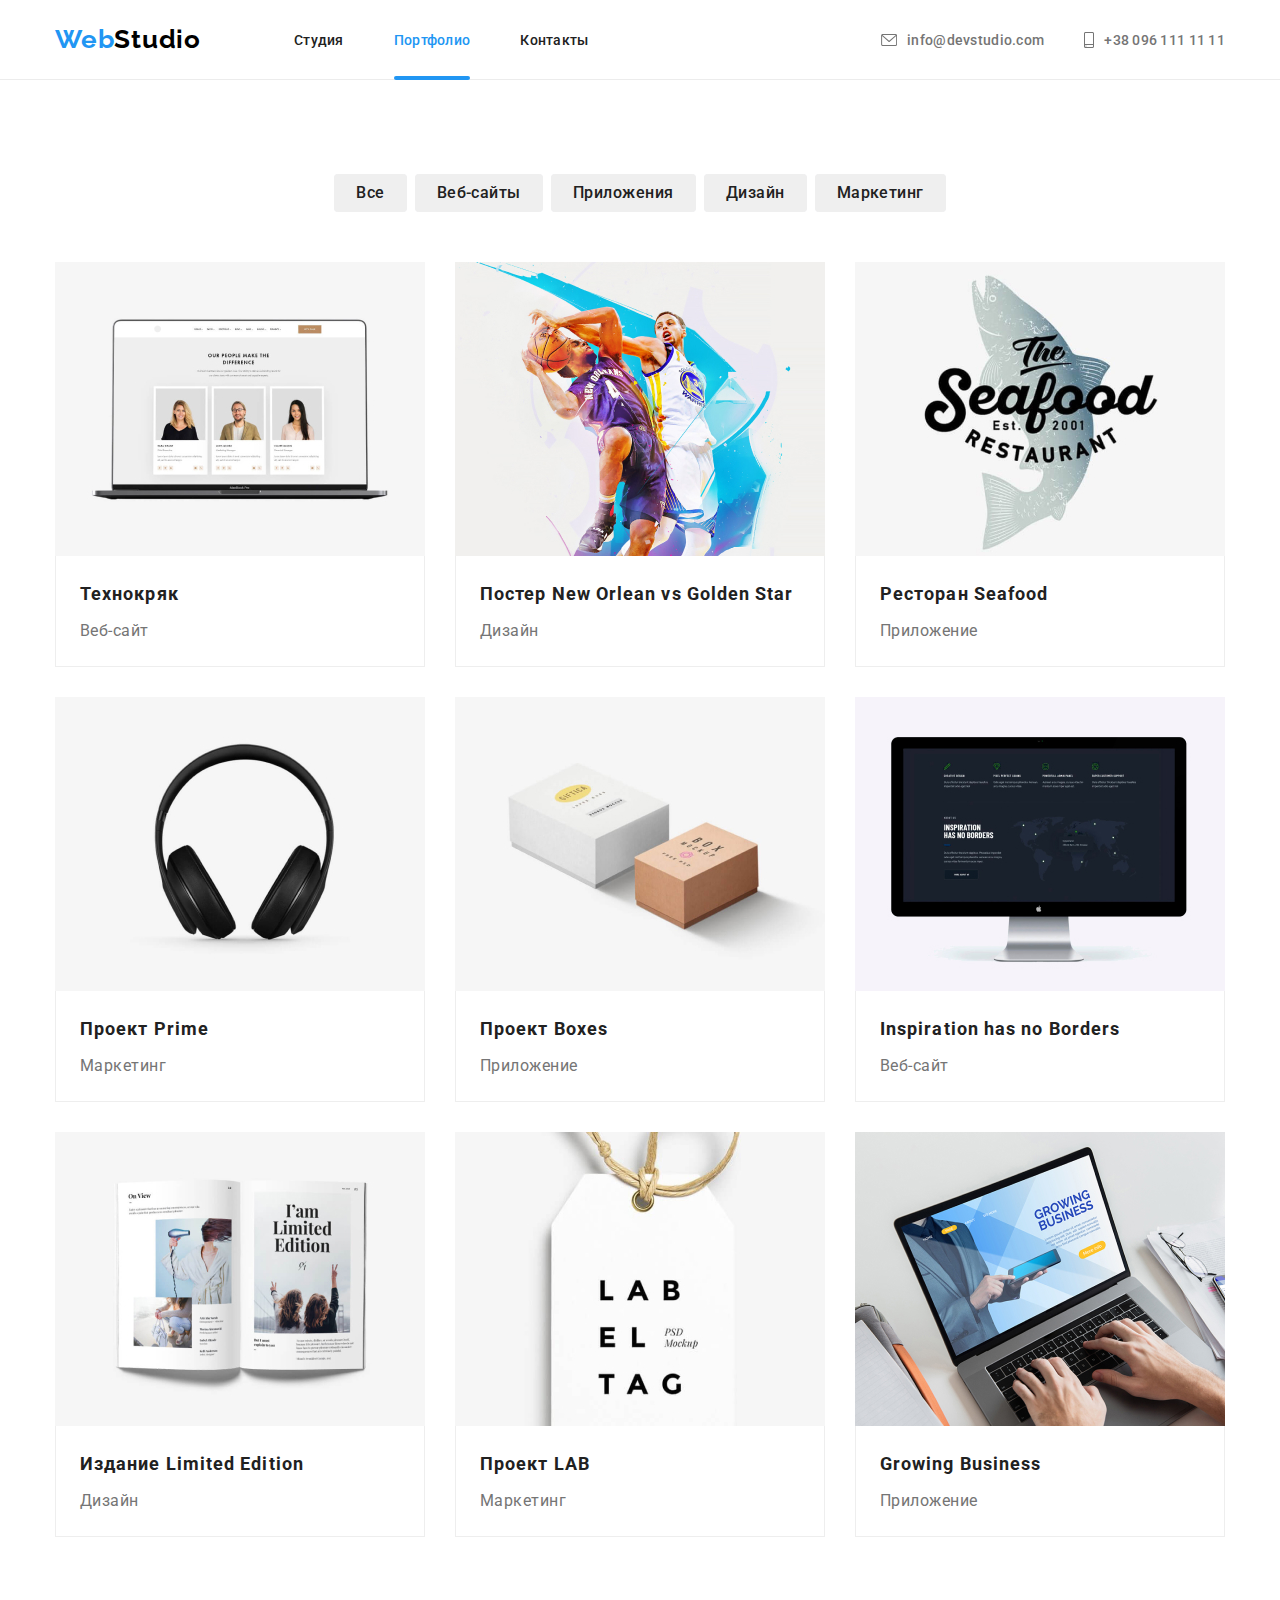
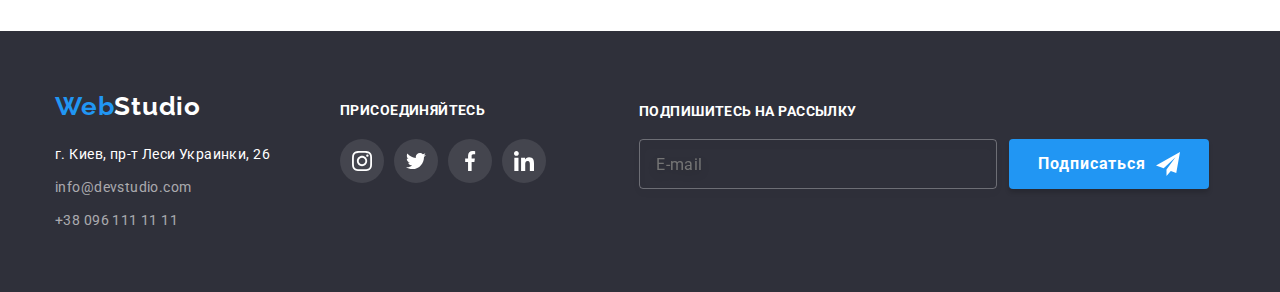
==== portfolio.html @ c28a4b3b "Стартовый коммит" ====
<!DOCTYPE html>
<html lang="ru">
<head>
    <meta charset="UTF-8">
    <meta name="viewport" content="width=device-width, initial-scale=1.0">
    <title>Portfolio</title>
    <link rel="stylesheet" href="https://cdnjs.cloudflare.com/ajax/libs/modern-normalize/1.0.0/modern-normalize.css">
    <link href="https://fonts.googleapis.com/css2?family=Raleway:wght@700&family=Roboto:wght@400;500;700;900&display=swap" rel="stylesheet">
    <link rel="stylesheet" href="./css/style.css">
</head>
<body>
    <!--HEADER-->

    <header class="header">
        <div class="container">
        <nav class="navigation">
        <a class="logo" href="./index.html" aria-label="Logotype"> <span class="logo-web">Web</span>Studio</a>
        <ul class="navigation-list">
          <li class="navigation-list-item"><a class="navigation-list-link" href="./index.html">Студия</a></li>
          <li class="navigation-list-item"><a class="navigation-list-link current" href="./portfolio.html">Портфолио</a></li>
          <li class="navigation-list-item"><a class="navigation-list-link " href="">Контакты</a></li>
        </ul>
      </nav>
      <ul class="header-contacts">
          <li class="header-contacts-item"> 
            <a class="header-mail-link" href="mailto:info@devstudio.com">
              <svg class="envelope-svg" width="16px" height="12px">
               <use href="./img/sprite.svg#envelope"></use>
              </svg>
                info@devstudio.com 
            </a>
          </li>
          <li class="header-contacts-item">
            <a class="header-tel-link" href="tel:+380961111111">
              <svg class="smartphone-svg" width="10px" height="16px">
                <use href="./img/sprite.svg#smartphone"></use>
               </svg>
                +38 096 111 11 11
            </a>
          </li>
      </ul>
       </div>
     </header>

      <!-- MAIN -->
      <main>
        <section class="portfolio">
            <div class="container">
            <h1 hidden> Портфолио </h1>
            <ul class="portfolio-filter">
                <li class="button">
                    <button type="button" class="portfolio-filter-btn">Все</button>
                </li>
                <li class="button">
                    <button type="button" class="portfolio-filter-btn" >Веб-сайты</button>
                </li>
                <li class="button">
                    <button type="button" class="portfolio-filter-btn">Приложения</button>
                </li>
                <li class="button">
                    <button type="button" class="portfolio-filter-btn">Дизайн</button>
                </li>
                <li class="button">
                    <button type="button" class="portfolio-filter-btn">Маркетинг</button>
                </li>
            </ul>
            
            <ul class="portfolio-list">
                <li class="portfolio-list-item">
                <a class="portfolio-list-link" href="">
                  <div class="wrapper-portfolio" >
                  <img class="portfolio-list-image" src="./img/project1.jpg" alt="ноутбук" width="370" height="294">
                  <div class="overlay-portfolio">
                    <p class="overlay-text-portfolio">Технокряк это современная площадка распространения коронавируса. Компании используют эту платформу для цифрового шпионажа и атак на защищённые сервера конкурентов.</p>
                  </div>
                </div>
                  <div class="list-container">
                  <h2 class="portfolio-list-title">Технокряк</h2>
                  <p class="portfolio-list-text" >Веб-сайт</p>
                </div>
                </a>
                </li>
                <li  class="portfolio-list-item" >
                <a class="portfolio-list-link" href="">
                  <div class="wrapper-portfolio" >
                  <img src="./img/project2.jpg" alt="баскетболисты" width="370" height="294">
                  <div class="overlay-portfolio">
                    <p class="overlay-text-portfolio">Технокряк это современная площадка распространения коронавируса. Компании используют эту платформу для цифрового шпионажа и атак на защищённые сервера конкурентов.</p>
                  </div>
                </div>
                  <div class="list-container">
                  <h2 class="portfolio-list-title" >Постер <span lang="en"> New Orlean vs Golden Star</span></h2>
                  <p class="portfolio-list-text">Дизайн</p>
                </div>
                </a>
                </li>
                <li class="portfolio-list-item">
                <a class="portfolio-list-link" href="">
                  <div class="wrapper-portfolio" >
                    <img src="./img/project3.jpg" alt="акула" width="370" height="294">
                    <div class="overlay-portfolio">
                      <p class="overlay-text-portfolio">Технокряк это современная площадка распространения коронавируса. Компании используют эту платформу для цифрового шпионажа и атак на защищённые сервера конкурентов.</p>
                    </div>
                  </div>
                    <div class="list-container">
                    <h2  class="portfolio-list-title" >Ресторан <span lang="en">Seafood</span></h2>
                    <p class="portfolio-list-text">Приложение</p>
                </div>
                </a>
                </li>
                <li class="portfolio-list-item">
                <a class="portfolio-list-link" href="">
                  <div class="wrapper-portfolio" >
                    <img src="./img/project4.jpg" alt="наушники" width="370" height="294">
                    <div class="overlay-portfolio">
                      <p class="overlay-text-portfolio">Технокряк это современная площадка распространения коронавируса. Компании используют эту платформу для цифрового шпионажа и атак на защищённые сервера конкурентов.</p>
                    </div>
                  </div>
                    <div class="list-container">
                    <h2 class="portfolio-list-title" >Проект <span lang="en">Prime</span></h2>
                    <p class="portfolio-list-text">Маркетинг</p>
                </div>
                </a>
                </li>
                <li class="portfolio-list-item">
                <a class="portfolio-list-link" href="">
                  <div class="wrapper-portfolio" >
                    <img src="./img/project5.jpg" alt="коробки" width="370" height="294">
                    <div class="overlay-portfolio">
                      <p class="overlay-text-portfolio">Технокряк это современная площадка распространения коронавируса. Компании используют эту платформу для цифрового шпионажа и атак на защищённые сервера конкурентов.</p>
                    </div>
                  </div>
                    <div class="list-container">
                    <h2 class="portfolio-list-title" >Проект <span lang="en">Boxes</span></h2>
                    <p class="portfolio-list-text">Приложение</p>
                </div>
                </a>
                </li>
            
                <li class="portfolio-list-item">
                <a class="portfolio-list-link" href="">
                  <div class="wrapper-portfolio" >
                    <img src="./img/project6.jpg" alt="монитор" width="370" height="294">
                    <div class="overlay-portfolio">
                      <p class="overlay-text-portfolio">Технокряк это современная площадка распространения коронавируса. Компании используют эту платформу для цифрового шпионажа и атак на защищённые сервера конкурентов.</p>
                    </div>
                  </div>
                    <div class="list-container">
                    <h2 class="portfolio-list-title"  lang="en">Inspiration has no Borders</h2>
                    <p class="portfolio-list-text">Веб-сайт</p>
                </div>
                </a>
                </li>

                <li class="portfolio-list-item">
                    <a class="portfolio-list-link" href="">
                      <div class="wrapper-portfolio">
                    <img src="./img/project7.jpg" alt="журнал" width="370" height="294">
                    <div class="overlay-portfolio">
                      <p class="overlay-text-portfolio">Технокряк это современная площадка распространения коронавируса. Компании используют эту платформу для цифрового шпионажа и атак на защищённые сервера конкурентов.</p>
                    </div>
                  </div>
                    <div class="list-container">
                    <h2 class="portfolio-list-title" >Издание <span lang="en"> Limited Edition</span></h2>
                    <p class="portfolio-list-text">Дизайн</p>
                </div>
                </a>
                </li>

                <li class="portfolio-list-item">
                    <a class="portfolio-list-link" href="">
                      <div class="wrapper-portfolio">
                    <img src="./img/project8.jpg" alt="ярлык" width="370" height="294">
                    <div class="overlay-portfolio">
                      <p class="overlay-text-portfolio">Технокряк это современная площадка распространения коронавируса. Компании используют эту платформу для цифрового шпионажа и атак на защищённые сервера конкурентов.</p>
                    </div>
                  </div>
                    <div class="list-container">
                    <h2 class="portfolio-list-title" >Проект <span lang="en"> LAB </span></h2>
                    <p class="portfolio-list-text">Маркетинг</p>
                </div>
                </a>
                </li>

                <li class="portfolio-list-item">
                 <a class="portfolio-list-link" href="">
                  <div class="wrapper-portfolio">
                    <img src="./img/project9.jpg" alt="работают на ноутбуке" width="370" height="294">
                    <div class="overlay-portfolio">
                      <p class="overlay-text-portfolio">Технокряк это современная площадка распространения коронавируса. Компании используют эту платформу для цифрового шпионажа и атак на защищённые сервера конкурентов.</p>
                    </div>
                  </div>
                    <div class="list-container">
                    <h2 class="portfolio-list-title" lang="en">Growing Business</h2>
                    <p class="portfolio-list-text">Приложение</p>
                </div>
                </a>
                </li>
            </ul>
        </div>
        </section>
      </main>

       <!--FOOTER-->

       <footer class="footer">
        <div class="container container-footer">
          <div class="footer-contacts">
          <a class="logo webstudio" href="./index.html" aria-label="Logotype"><span class="logo-web">Web</span><span class="logo-footer">Studio</span></a>
          <address class="address">
           
            <ul class="address-footer">
              <li class="address-footer-item"> г. Киев, пр-т Леси Украинки, 26</li>
              <li class="address-footer-item"><a class="footer-mail-link" href="mailto:info@devstudio.com">info@devstudio.com</a></li>
              <li class="address-footer-item"><a class="footer-tel-link" href="tel:+380961111111">+38 096 111 11 11</a> </li>
           </ul>       
        </address>
      </div>
        <div class="footer-connections">
          <h2>присоединяйтесь</h2>
          <ul class="social-list-footer">
            <li class="item-link-footer"><a class="social-link-footer" href=""><svg class="social-svg" width="20px" height="20px">
              <use href="./img/sprite.svg#instagram"></use>
            </svg></a></li>
            <li class="item-link-footer"><a class="social-link-footer" href=""><svg class="social-svg" width="20px" height="20px">
              <use href="./img/sprite.svg#twitter"></use>
            </svg></a></li>
            <li class="item-link-footer"><a class="social-link-footer" href=""><svg class="social-svg" width="20px" height="20px">
              <use href="./img/sprite.svg#facebook"></use>
            </svg></a></li>
            <li class="item-link-footer"><a class="social-link-footer" href=""><svg class="social-svg" width="20px" height="20px">
              <use href="./img/sprite.svg#linkedin"></use>
            </svg></a></li>
          </ul>
          </div>

          <div class="subscribe">
            <h2 class="subscribe-title">Подпишитесь на рассылку</h2>
            <form action="" class="subscribe-form">
              <input type="email" name="subscribe-email" class="subscribe-input" placeholder="E-mail" valid>
            
              <button type="submit" class="subscribe-btn">
                Подписаться
              </button>
            </form>
          </div>
      </div>
      </footer>
</body>
</html>
---- css/style.css ----
:root {
    --main-font: "Roboto", sans-serif;
    --secondary-font: "Raleway", sans-serif;
    --primary-text-color: #757575;
    --secondary-text-color: #212121;
    --title-text-color: #FFFFFF;
    --accent-color: #2196F3;
    --bg-color: #2F303A;
    }    

    *,
    *::before,
    *::after {
      margin: 0;
      padding: 0;
    }

    .visually-hidden {
      position: absolute !important;
      clip: rect(1px 1px 1px 1px); /* IE6, IE7 */
      clip: rect(1px, 1px, 1px, 1px);
      padding: 0 !important;
      border: 0 !important;
      height: 1px !important;
      width: 1px !important;
      overflow: hidden;
    }

body {
    font-family: var(--main-font);
    font-style: normal;

}
ul{
      list-style: none;
}

a{
    text-decoration: none;
}

img{
    display: block;
}
    

.container{
    margin-left: auto;
    margin-right: auto;
    width: 1200px;
    padding-right: 15px ;
    padding-left: 15px;
    }

/*======START MODAL FORM=======*/
.backdrop{
  position: fixed;
  top:0;
  left:0;
  width: 100%;
  height: 100%;
  background-color: rgba(0, 0, 0, 0.2);
  transition-duration: 250ms;
  transition-timing-function: cubic-bezier(0.4, 0, 0.2, 1);
  overflow-y: auto;
  
}

.modal{
  position: absolute;
  top: 50%;
  left: 50%;
  transform: translate(-50%, -50%);
  
  width: 528px;
  height: 581px;
  background-color: #fff;
  box-shadow: 0px 1px 3px rgba(0, 0, 0, 0.12), 0px 1px 1px rgba(0, 0, 0, 0.14), 0px 2px 1px rgba(0, 0, 0, 0.2);
  border-radius: 4px;
  padding: 40px;
}
 .backdrop.is-hidden{
  opacity: 0;
  visibility: hidden;
  pointer-events: none;
}

.modal-form{
  display: flex;
  flex-direction: column;
}

.modal-form-title{
margin-bottom: 12px;
font-family:var(--main-font)
font-style: normal;
font-weight: bold;
font-size: 20px;
line-height: 1.15;
text-align: center;
letter-spacing: 0.03em;
color:var(--secondary-text-color)

}

.modal-form-field{

margin-bottom: 10px;
font-family:var(--main-font);
font-style: normal;
font-weight: normal;
font-size: 12px;
line-height: 1.17;
letter-spacing: 0.01em;
color:var(--primary-text-color);

}

.label-name{
  display: block;
  margin-bottom: 4px;
}
.modal-form-field-wrapper{
  display: block;
  position: relative;
  
  
}

.modal-form-svg-icon{
  position: absolute;
  top: 50%;
  transform: translateY(-50%);
  left: 12px;
  
  
}

.modal-form-input:focus,
.modal-form-message:focus{
  outline: none;
  border: 1px solid var(--accent-color) ;
}

.modal-form-input:focus +.modal-form-svg-icon{
  fill: var(--accent-color);
}

.modal-form-input{
display: block;
width: 100%;
height: 40px;
padding-left: 42px;
background-color: #FFFFFF;
transition-duration: 250ms;
transition-timing-function: cubic-bezier(0.4, 0, 0.2, 1);


border: 1px solid rgba(33, 33, 33, 0.2);
border-radius: 4px;

}
.textarea-field{
  
  margin-bottom: 20px;
}

.modal-form-message{
display: block;
width: 100%;
padding: 12px 16px;
height: 120px;
border: 1px solid rgba(33, 33, 33, 0.2);
border-radius: 4px;
resize: none;
transition-duration: 250ms;
transition-timing-function: cubic-bezier(0.4, 0, 0.2, 1);

}

.modal-form-policy:checked + .modal-form-policy-label::before{
  background-image: url(../img/checked.svg);
  background-color: #2196F3;
  background-repeat: no-repeat;
  border-color: #2196F3;
  
}

.modal-form-policy-label::before{
  content: "";
  display: inline-block;
  
  width: 16px;
  height: 15px;
  border: 2px solid #212121;
  border-radius: 4px;
  margin-right: 8px;
  cursor: pointer;
  
}


.modal-form-policy-label{
  display: flex;
  align-items: center;
  margin-bottom: 30px;
  
  font-style: normal;
  font-weight: 400;
  font-size: 14px;
  line-height: 1.72;
  letter-spacing: 0.03em;
  color: var(--primary-text-color);
  font-family: var(--main-font);

}

.close-button{
  position: absolute;
  top: 8px;
  right: 8px;
  width: 30px;
  height: 30px;
  background-color: #FFFFFF;
  border: 1px solid rgba(0, 0, 0, 0.1);
  border-radius: 50%;
  cursor: pointer;
  transition-duration: 250ms;
  transition-timing-function: cubic-bezier(0.4, 0, 0.2, 1);
}

.close-button:hover,
.close-button:focus{
  fill: var(--accent-color);
}

.btn-wrapper{
  display: flex;
  justify-content: center;
}

.modal-form-btn{
 align-self: flex-start;
 border: 0px;
 border-radius: 4px;
padding: 11px 32px;
box-shadow: 0px 4px 4px rgba(0, 0, 0, 0.15);
border-radius: 4px;
min-width: 200px;

font-weight: 700;
font-size: 16px;
line-height: 1.88;
align-items: center;
letter-spacing: 0.06em;
color: var(--title-text-color);
background-color:var(--accent-color);
cursor: pointer;
}


.check-link{
  text-decoration: underline;
}
/*======END MODAL FORM=========*/

/*-----START HEADER-------*/

.header {
  display: block;
    height: 80px;
    border-bottom: 1px solid #ececec;
}

.header .container{
    display: flex;
    }
    
.logo{
    font-family: var(--secondary-font);
    font-weight: 700;
    font-size: 26px;
    line-height: 1.20;
    letter-spacing: 0.03em;
    color: #000000;
    
}
.logo-web{
    color: var(--accent-color);
}

.navigation{
    display: flex;
    align-items: center;
    
    
}
.navigation-list{
    display: flex;
    margin-left: 93px;
    
}

.navigation-list-item{

    margin-right: 50px;
    position: relative;
    
    }
.navigation-list-item:last-child{
    margin-right: 0;
}
.navigation .navigation-list-link.current{
    color: var(--accent-color);
   }


.navigation-list-link{
  display: block;
  padding-bottom: 32px;
  padding-top: 32px;
  
    
    font-weight: 500;
    font-size: 14px;
    line-height: 1.15;
    letter-spacing: 0.02em;
    color: var(--secondary-text-color);
    transition-duration: 250ms;
    transition-timing-function: cubic-bezier(0.4, 0, 0.2, 1);
    
}
.navigation-list-link.current::after{
  content: "";
  display: block;
  width: 100%;
  position: absolute;
  bottom: 0;
  left: 0;
  height: 4px;
  background: #2196F3;
  border-radius: 2px;
}

 

.navigation-list-link:hover,
.navigation-list-link:focus{
color: var(--accent-color); 
}
 
.header-contacts{
    display: flex;
    align-items: center;
    margin-left:auto;
    }

.header-contacts-item{
    
    margin-right: 40px;
    
}


.header-contacts-item:last-child{
margin-right: 0;
}

.header-mail-link{
    display: flex;
    align-items: center;
}
.envelope-svg{
    
    margin-right: 10px;
    fill: currentcolor;
    
}
.header-tel-link{
    display: flex;
    align-items: center;
}
.smartphone-svg{
    margin-right: 10px;
    fill: currentcolor;
}
.envelope-svg:hover,
.envelope-svg:focus,
.smartphone-svg:hover,
.smartphone-svg:focus{

    fill: var(--accent-color);
}

.header-tel-link,
.header-mail-link{
font-weight: 500;
font-size: 14px;
line-height: 1,15;
letter-spacing: 0.02em;
color: var(--primary-text-color);
transition-duration: 250ms;
  transition-timing-function: cubic-bezier(0.4, 0, 0.2, 1);
}


.header-tel-link:hover,
.header-tel-link:focus,
.header-mail-link:hover,
.header-mail-link:focus {
color: var(--accent-color);
}

/*------END HEADER--------*/

/*--------START HERO----------*/

.overlay{
    height: 600px;
    max-width: 1600px;
    margin-left: auto;
    margin-right: auto;
    background-color: #C4C4C4;
    background-image: linear-gradient(
      to right,
      rgba(47, 48, 58, 0.4),
      rgba(47, 48, 58, 0.4)
    ),
     url(../img/bground.jpg);
    background-repeat: no-repeat;
    background-size: cover;
    background-position: center;
}
.hero{
    padding-top: 200px;
    text-align: center;
 
 
}

.hero-title{
  margin-bottom: 30px;
   font-size: 44px;
   line-height: 1.37;
   text-align: center;
   letter-spacing: 0.06em;
   font-weight: 900;
   text-transform: uppercase;
   color: var(--title-text-color);
}
.hero-button{
  display: inline-block;
  border-radius: 4px;
  padding: 11px 32px;
  box-shadow: 0px 4px 4px rgba(0, 0, 0, 0.15);
  border-radius: 4px;
  border: 0px;
  min-width: 200px;
  
  font-weight: 700;
  font-size: 16px;
  line-height: 1.88;
  align-items: center;
  letter-spacing: 0.06em;
  color: var(--title-text-color);
  background-color:var(--accent-color);
  cursor: pointer;
  
}


/*--------END HERO------------*/

/*--------START FEATURES-------*/
.features{
  padding-top: 94px;  
  padding-bottom: 94px ;
}
.features-list{
    display: flex; 
}
.features-list-item::before {
    display: block; 
    content: '';
    height: 120px;
    background: #f5f4fa;
    border-radius: 4px;
    margin-bottom: 30px;
    background-repeat: no-repeat;
    background-position: center;
  }

  .icon-1::before {
    background-image: url(../img/antenna.svg);
  }
  .icon-2::before {
    background-image: url(../img/clock.svg);
  }
  .icon-3::before {
    background-image: url(../img/diagram.svg);
  }
  .icon-4::before {
    background-image: url(../img/astronaut.svg);
  }
  

.features-list-item:not(:last-child){
    margin-right:30px;
}

.features-list-item{
    
    width: 270px;
    }


.features-subtitle{
margin-bottom: 10px; 

font-weight: 700;
font-size: 14px;
line-height: 1.50;
letter-spacing: 0.03em;
text-transform: uppercase;
color: var(--secondary-text-color);
}
.features-text{
  
font-weight: 400;
font-size: 14px;
line-height: 1.73;
letter-spacing: 0.03em;
color: var(--primary-text-color);
}

/*--------END FEATURES-------*/

/*------START WHAT WE DO----------*/

.examples{
    padding-bottom: 94px;
     
}

.examples-list{
    display: flex;
    justify-content: space-between;
}
.examples-titles{
margin-bottom: 50px;

font-weight: 700;
font-size: 36px;
line-height: 1.17;
text-align: center;
letter-spacing: 0.03em;
color: var(--secondary-text-color);
}
.wrapper-examples{
  position: relative;
}

.overlay-examples{
  position: absolute;
  bottom: 0;
  left: 0;
  display: flex;
  width: 100%;
  height: 70px;
  background: rgba(47, 48, 58, 0.8);
}
.text-overlay-examples{
  display: flex;
  justify-content: center;
  align-items: center;
  font-family: Roboto;
  font-style: normal;
  font-weight: bold;
  font-size: 14px;
  line-height: 1.142;
  text-align: center;
  letter-spacing: 0.03em;
  text-transform: uppercase;
  color: var(--title-text-color);
  margin: 0 auto;
}

/*------END WHAT WE DO----------*/

/*------START OUR TEAM----------*/

.team{
    padding-top: 94px;
    padding-bottom: 94px;
    background: #F5F4FA;
    
}

.team-title{

margin-bottom: 50px;


font-weight: 700;
font-size: 36px;
line-height: 1.17;
text-align: center;
letter-spacing: 0.03em;
color: var(--secondary-text-color);
}

.team-list{
    display: flex;
    justify-content: space-between;
}
.teammate-item{
    


    background: #FFFFFF;
    box-shadow: 0px 1px 3px rgba(0, 0, 0, 0.12), 0px 1px 1px rgba(0, 0, 0, 0.14),
    0px 2px 1px rgba(0, 0, 0, 0.2);
    border-radius: 0px 0px 4px 4px;
}

.teammate-item h3{
    
 text-align: center;

}
.teammate-name{
margin-top: 30px;
margin-bottom: 10px;

font-weight: 500;
font-size: 16px;
line-height: 1.19;
letter-spacing: 0.03em;
color: var(--secondary-text-color);
}
.teammate-position{
margin-bottom: 16px;
font-weight: 400;
font-size: 16px;
line-height: 1.19;
letter-spacing: 0.03em;
text-align: center;
color: var(--primary-text-color);
}
.social-list {

    display: flex;
    justify-content: space-evenly;
    padding: 0;
    margin: 0;
  
  }
  
  .social-list-link {
    display: flex;
    justify-content: center;
    align-items: center;
    width: 44px;
    height: 44px;
    border-radius: 50%;
    fill: #AFB1B8;
    transition-duration: 250ms;
    transition-timing-function: cubic-bezier(0.4, 0, 0.2, 1);

  
  }
  
  .social-list-link:hover,
  .social-list-link:focus {
  
    background-color: var(--accent-color);
  
  }
  
  .social-list-link:hover .social-svg,
  .social-list-link:focus .social-svg {
  
    fill: #ffffff;
  }
  
.description-container{
    padding-bottom: 30px;
}

/*------END OUR TEAM----------*/

/*--------START CLIENTS--------*/
.clients-section {
    padding-bottom: 94px;
    padding-top: 94px ;
}
  
.clients-title {
    font-weight: bold;
    font-size: 36px;
    line-height: 1.16;
    letter-spacing: 0.03em;
    color: var(--secondary-text-color);
    text-align: center;
    margin: 0px;
    padding: 0px;
    margin-bottom: 50px;
    
  }
  .clients-list {
    display: flex;
    justify-content: space-between;
    margin: 0px;
    padding: 0px;
  }
  .clients-item {
        
    Width: 170px;
    Height: 90px;
  }
  .clients-link:hover,
  .clients-link:focus {
    border: 1px solid var(--accent-color);
    border-radius: 4px;
    color: var(--accent-color);
    
  }
  .clients-link {
    display: flex;
    justify-content: center;
    align-items: center;
    Width: 170px;
    Height: 90px;
    color: #757575;
    border: 1px solid #AFB1B8;
    border-radius: 4px;
    transition-duration: 250ms;
    transition-timing-function: cubic-bezier(0.4, 0, 0.2, 1);

  }
  .clients-icon {
    fill: currentcolor;
  }
  
/*--------END CLIENTS---------*/

/*------START FOOTER---------*/

.footer{
  background-color: var(--bg-color);
}
.container-footer{
    display: flex;
    margin-left: auto;
    margin-right: auto;
    padding-bottom: 60px;
    padding-top: 60px;
}
.footer-contacts{
    margin-right: 70px;
}

.logo-footer{
    color: #FFFFFF;
}
.webstudio{
    display:block ;
    margin-bottom: 20px;
}

.address-footer-item:not(:last-child){
    margin-bottom: 9px;

    }

.footer address{

font-style: normal;
}
.address{
font-weight: 400;
font-size: 14px;
line-height: 1.72;
letter-spacing: 0.03em;
color: var(--title-text-color);
}
.footer-mail-link{
font-weight: 400;
font-size: 14px;
line-height: 1.72;
letter-spacing: 0.03em;
color: rgba(255, 255, 255, 0.6);
}
.footer-tel-link{
font-weight: 400;
font-size: 14px;
line-height: 1.72;
letter-spacing: 0.03em;
color: rgba(255, 255, 255, 0.6);

}

    
    

.footer-connections h2 {
    margin: 0;
    padding: 0;
    padding-top: 12px;
    margin-bottom: 20px;
    
    font-weight: bold;
    font-size: 14px;
    line-height: 1.14;
    letter-spacing: 0.03em;
    text-transform: uppercase;
     color: var(--title-text-color);
  }
  .social-list-footer {
    display: flex;
    justify-content: space-evenly;
    padding: 0;
    margin: 0;
  
  }
  .social-link-footer {
    display: flex;
    justify-content: center;
    align-items: center;
    width: 44px;
    height: 44px;
    border-radius: 50%;
    background-color: rgba(255, 255, 255, 0.1);
    fill: var(--title-text-color);
    transition-duration: 250ms;
    transition-timing-function: cubic-bezier(0.4, 0, 0.2, 1);

  }
  .item-link-footer:not(:last-child) {
    margin-right: 10px;
  }
  .social-link-footer:hover,
  .social-link-footer:focus {
    background-color: var(--accent-color);
  }

  .subscribe{
    margin-left: 93px;
  }

  .subscribe-form{
    display: flex;
  }
.subscribe-title{
  padding-top: 12px;
  margin-bottom: 20px;
  font-style: normal;
  font-weight: 700;
  font-size: 14px;
  line-height: 1.15;
  letter-spacing: 0.03em;
  text-transform: uppercase;
  color: var(--title-text-color);
  font-family: var(--main-font);
}

.subscribe-input{
width: 358px;
height: 50px;
padding-left: 16px;
margin-right: 12px;
border: 1px solid rgba(255, 255, 255, 0.3);
filter: drop-shadow(0px 4px 4px rgba(0, 0, 0, 0.15));
background-color: transparent;
border-radius: 4px;

font-family: Roboto;
font-style: normal;
font-weight: 400;
font-size: 16px;
line-height: 1.25;
letter-spacing: 0.03em;
color: rgba(255, 255, 255, 0.6);
}

.subscribe-btn{
display: flex;
align-items: center;
justify-content: center;

width: 200px;
height: 50px;
background: #2196F3;
box-shadow: 0px 4px 4px rgba(0, 0, 0, 0.15);
border-radius: 4px;
border: 0px;
cursor: pointer;

font-family: var(--main-font);
font-style: normal;
font-weight: 700;
font-size: 16px;
line-height: 1.875;
letter-spacing: 0.06em;
color: #FFFFFF;
}

.subscribe-btn::after{
  content: "";
  width: 24px;
  height: 24px;
  margin-left: 10px;
  

  background-image: url(../img/send.svg);
  background-size: contain;
  
}

/*------END FOOTER---------*/

/*------START PORTFOLIO---------*/


.portfolio{
  padding-top: 94px;
  padding-bottom:94px;
}
.portfolio-filter{
  display: flex;
  justify-content: center;
  margin-bottom: 50px;

}

.portfolio-filter-btn{
  display: inline-block; 
  border: 0px;
  border-radius: 4px;
  padding-top: 6px;
  padding-bottom: 6px;
  padding-right: 22px;
  padding-left: 22px;

  font-weight: 500;
  font-size: 16px;
  line-height: 1.625;
  text-align: center;
  letter-spacing: 0.03em;
  color: var(--secondary-text-color);
  transition-duration: 250ms;
  transition-timing-function: cubic-bezier(0.4, 0, 0.2, 1);
   
 
  
 }
    .portfolio-filter-btn:hover,
    .portfolio-filter-btn:focus{
    color: var(--title-text-color);
    background-color: var(--accent-color);
    box-shadow: 0px 1px 1px rgba(0, 0, 0, 0.12), 0px 4px 4px rgba(0, 0, 0, 0.06),
    1px 4px 6px rgba(0, 0, 0, 0.16);
    }

.button{
    
    background: #F5F4FA;
    border-radius: 4px;
}     



    .button:not(:last-child){
        margin-right: 8px;
    }
 
    

.portfolio-list{
    display: flex;
    flex-wrap: wrap;
    margin-left: auto;
    margin-right: auto;
    }

.portfolio-list-item{
    width: 370px;
    margin-right: 30px;
    margin-bottom: 30px;
  }

.portfolio-list-item:hover .overlay-portfolio{
  opacity: 1;
  visibility: visible;
  pointer-events: auto;
  transform: translateY(0%);

  }
  .portfolio-list-link:focus .overlay-portfolio{
    opacity: 1;
    visibility: visible;
    pointer-events: auto;
    transform: translateY(0%);
  
    }
  .portfolio-list-link{
  display: block;
  transition-duration: 250ms;
  transition-timing-function: cubic-bezier(0.4, 0, 0.2, 1);
}
.portfolio-list-link:hover,
.portfolio-list-link:focus{
  box-shadow: 0px 1px 1px rgba(0, 0, 0, 0.12), 0px 4px 4px rgba(0, 0, 0, 0.06),
  1px 4px 6px rgba(0, 0, 0, 0.16);
}
.portfolio-list-item:nth-child(3n){
    margin-right: 0px;
}
.portfolio-list-item:nth-last-child(-n + 3){
    margin-bottom: 0px;
}
.portfolio-list-item h2{
    margin-bottom: 0px;
  padding-top: 20px;
  padding-left: 24px;
  padding-right: 24px;
}
.portfolio-list-item p{
    margin-bottom: 0px;
  margin-top: 4px;
  padding-left: 24px;
  padding-right: 24px;
  padding-bottom: 20px;
  
}
.wrapper-portfolio{
  position: relative;
  overflow: hidden;
}
.overlay-portfolio{
  
  position: absolute;
    top: 0;
    left: 0;
    display: flex;
    width: 100%;
    height: 100%;
    background: rgba(33, 150, 243, 0.9);
    margin: 0;
    padding: 63px 24px;
    transform: translateY(100%);
    transition-duration: 250ms;
    transition-timing-function: cubic-bezier(0.4, 0, 0.2, 1);
    opacity: 0;
    visibility: hidden;
    pointer-events: none;
}
.overlay-text-portfolio{
    font-family: Roboto;
    font-style: normal;
    font-weight: normal;
    font-size: 18px;
    line-height: 1.555;
    letter-spacing: 0.03em;
    color: var(--title-text-color);
    margin-top: 0px;
    margin-bottom: 0px;
  }

.list-container{
    border-top: 0px solid #eeeeee;;
    border-left:  1px solid #eeeeee;
    border-right:  1px solid #eeeeee;
    border-bottom:  1px solid #eeeeee;
    
    
}

 .portfolio-list-title{
font-weight: 700;
font-size: 18px;
line-height: 2;
letter-spacing: 0.06em;
color: var(--secondary-text-color);
}
.portfolio-list-text{
font-weight: 400;
font-size: 16px;
line-height: 1.875;
letter-spacing: 0.03em;
color: var(--primary-text-color);
}


/*------END PORTFOLIO---------*/
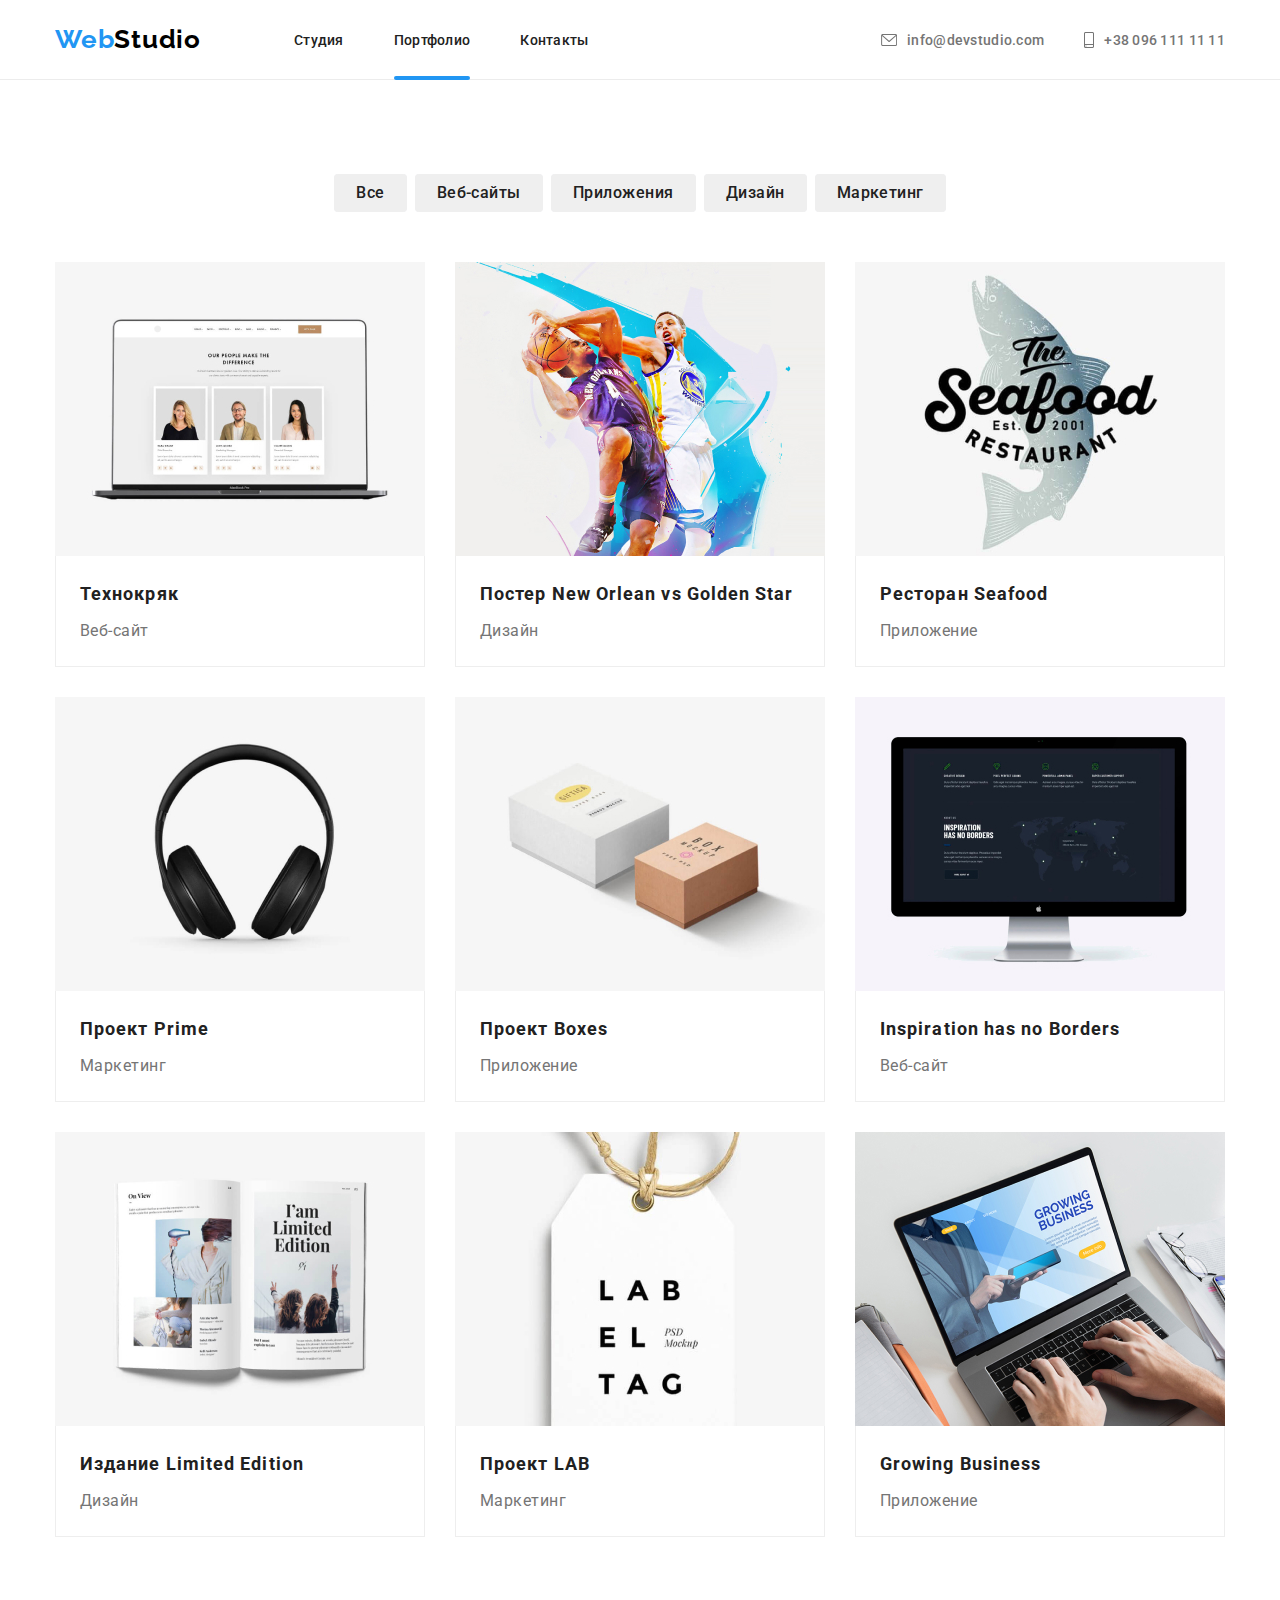
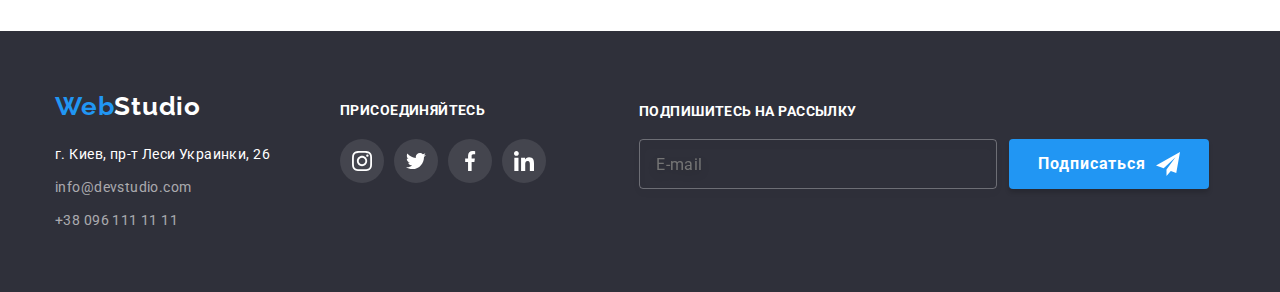
==== commit d726a190: "Переписан css на sass, добавляет архитектуру sass" ====
--- a/portfolio.html
+++ b/portfolio.html
@@ -6,7 +6,7 @@
     <title>Portfolio</title>
     <link rel="stylesheet" href="https://cdnjs.cloudflare.com/ajax/libs/modern-normalize/1.0.0/modern-normalize.css">
     <link href="https://fonts.googleapis.com/css2?family=Raleway:wght@700&family=Roboto:wght@400;500;700;900&display=swap" rel="stylesheet">
-    <link rel="stylesheet" href="./css/style.css">
+    <link rel="stylesheet" href="./css/portfolio.min.css">
 </head>
 <body>
     <!--HEADER-->
@@ -71,7 +71,7 @@
                   <div class="wrapper-portfolio" >
                   <img class="portfolio-list-image" src="./img/project1.jpg" alt="ноутбук" width="370" height="294">
                   <div class="overlay-portfolio">
-                    <p class="overlay-text-portfolio">Технокряк это современная площадка распространения коронавируса. Компании используют эту платформу для цифрового шпионажа и атак на защищённые сервера конкурентов.</p>
+                    <p class="overlay-portfolio-text">Технокряк это современная площадка распространения коронавируса. Компании используют эту платформу для цифрового шпионажа и атак на защищённые сервера конкурентов.</p>
                   </div>
                 </div>
                   <div class="list-container">
@@ -85,7 +85,7 @@
                   <div class="wrapper-portfolio" >
                   <img src="./img/project2.jpg" alt="баскетболисты" width="370" height="294">
                   <div class="overlay-portfolio">
-                    <p class="overlay-text-portfolio">Технокряк это современная площадка распространения коронавируса. Компании используют эту платформу для цифрового шпионажа и атак на защищённые сервера конкурентов.</p>
+                    <p class="overlay-portfolio-text">Технокряк это современная площадка распространения коронавируса. Компании используют эту платформу для цифрового шпионажа и атак на защищённые сервера конкурентов.</p>
                   </div>
                 </div>
                   <div class="list-container">
@@ -99,7 +99,7 @@
                   <div class="wrapper-portfolio" >
                     <img src="./img/project3.jpg" alt="акула" width="370" height="294">
                     <div class="overlay-portfolio">
-                      <p class="overlay-text-portfolio">Технокряк это современная площадка распространения коронавируса. Компании используют эту платформу для цифрового шпионажа и атак на защищённые сервера конкурентов.</p>
+                      <p class="overlay-portfolio-text">Технокряк это современная площадка распространения коронавируса. Компании используют эту платформу для цифрового шпионажа и атак на защищённые сервера конкурентов.</p>
                     </div>
                   </div>
                     <div class="list-container">
@@ -113,7 +113,7 @@
                   <div class="wrapper-portfolio" >
                     <img src="./img/project4.jpg" alt="наушники" width="370" height="294">
                     <div class="overlay-portfolio">
-                      <p class="overlay-text-portfolio">Технокряк это современная площадка распространения коронавируса. Компании используют эту платформу для цифрового шпионажа и атак на защищённые сервера конкурентов.</p>
+                      <p class="overlay-portfolio-text">Технокряк это современная площадка распространения коронавируса. Компании используют эту платформу для цифрового шпионажа и атак на защищённые сервера конкурентов.</p>
                     </div>
                   </div>
                     <div class="list-container">
@@ -127,7 +127,7 @@
                   <div class="wrapper-portfolio" >
                     <img src="./img/project5.jpg" alt="коробки" width="370" height="294">
                     <div class="overlay-portfolio">
-                      <p class="overlay-text-portfolio">Технокряк это современная площадка распространения коронавируса. Компании используют эту платформу для цифрового шпионажа и атак на защищённые сервера конкурентов.</p>
+                      <p class="overlay-portfolio-text">Технокряк это современная площадка распространения коронавируса. Компании используют эту платформу для цифрового шпионажа и атак на защищённые сервера конкурентов.</p>
                     </div>
                   </div>
                     <div class="list-container">
@@ -142,7 +142,7 @@
                   <div class="wrapper-portfolio" >
                     <img src="./img/project6.jpg" alt="монитор" width="370" height="294">
                     <div class="overlay-portfolio">
-                      <p class="overlay-text-portfolio">Технокряк это современная площадка распространения коронавируса. Компании используют эту платформу для цифрового шпионажа и атак на защищённые сервера конкурентов.</p>
+                      <p class="overlay-portfolio-text">Технокряк это современная площадка распространения коронавируса. Компании используют эту платформу для цифрового шпионажа и атак на защищённые сервера конкурентов.</p>
                     </div>
                   </div>
                     <div class="list-container">
@@ -157,7 +157,7 @@
                       <div class="wrapper-portfolio">
                     <img src="./img/project7.jpg" alt="журнал" width="370" height="294">
                     <div class="overlay-portfolio">
-                      <p class="overlay-text-portfolio">Технокряк это современная площадка распространения коронавируса. Компании используют эту платформу для цифрового шпионажа и атак на защищённые сервера конкурентов.</p>
+                      <p class="overlay-portfolio-text">Технокряк это современная площадка распространения коронавируса. Компании используют эту платформу для цифрового шпионажа и атак на защищённые сервера конкурентов.</p>
                     </div>
                   </div>
                     <div class="list-container">
@@ -172,7 +172,7 @@
                       <div class="wrapper-portfolio">
                     <img src="./img/project8.jpg" alt="ярлык" width="370" height="294">
                     <div class="overlay-portfolio">
-                      <p class="overlay-text-portfolio">Технокряк это современная площадка распространения коронавируса. Компании используют эту платформу для цифрового шпионажа и атак на защищённые сервера конкурентов.</p>
+                      <p class="overlay-portfolio-text">Технокряк это современная площадка распространения коронавируса. Компании используют эту платформу для цифрового шпионажа и атак на защищённые сервера конкурентов.</p>
                     </div>
                   </div>
                     <div class="list-container">
@@ -187,7 +187,7 @@
                   <div class="wrapper-portfolio">
                     <img src="./img/project9.jpg" alt="работают на ноутбуке" width="370" height="294">
                     <div class="overlay-portfolio">
-                      <p class="overlay-text-portfolio">Технокряк это современная площадка распространения коронавируса. Компании используют эту платформу для цифрового шпионажа и атак на защищённые сервера конкурентов.</p>
+                      <p class="overlay-portfolio-text">Технокряк это современная площадка распространения коронавируса. Компании используют эту платформу для цифрового шпионажа и атак на защищённые сервера конкурентов.</p>
                     </div>
                   </div>
                     <div class="list-container">
@@ -204,7 +204,7 @@
        <!--FOOTER-->
 
        <footer class="footer">
-        <div class="container container-footer">
+        <div class="container footer-container">
           <div class="footer-contacts">
           <a class="logo webstudio" href="./index.html" aria-label="Logotype"><span class="logo-web">Web</span><span class="logo-footer">Studio</span></a>
           <address class="address">
@@ -236,8 +236,8 @@
 
           <div class="subscribe">
             <h2 class="subscribe-title">Подпишитесь на рассылку</h2>
-            <form action="" class="subscribe-form">
-              <input type="email" name="subscribe-email" class="subscribe-input" placeholder="E-mail" valid>
+            <form action="#" class="subscribe-form">
+              <input type="email" name="subscribe-email" class="subscribe-input" placeholder="E-mail">
             
               <button type="submit" class="subscribe-btn">
                 Подписаться
--- a/css/portfolio.min.css
+++ b/css/portfolio.min.css
@@ -0,0 +1,2 @@
+.visually-hidden{position:absolute !important;clip:rect(1px 1px 1px 1px);clip:rect(1px, 1px, 1px, 1px);padding:0 !important;border:0 !important;height:1px !important;width:1px !important;overflow:hidden}*,*::before,*::after{margin:0;padding:0}body{font-family:"Roboto",sans-serif;font-style:normal}ul{list-style:none}a{text-decoration:none}img{display:block}.container{margin-left:auto;margin-right:auto;width:1200px;padding-right:15px;padding-left:15px}.header{display:block;height:80px;border-bottom:1px solid #ececec}.header .container{display:flex}.logo{font-family:"Raleway",sans-serif;font-weight:700;font-size:26px;line-height:1.20;letter-spacing:0.03em;color:#000000}.logo-web{color:#2196F3}.navigation{display:flex;align-items:center}.navigation-list{display:flex;margin-left:93px}.navigation-list-item{margin-right:50px;position:relative}.navigation-list-item:last-child{margin-right:0}.navigation-list-link{display:block;padding-bottom:32px;padding-top:32px;font-weight:500;font-size:14px;line-height:1.15;letter-spacing:0.02em;color:#212121;transition-duration:250ms;transition-timing-function:cubic-bezier(0.4, 0, 0.2, 1)}.navigation-list-link.current::after{content:"";display:block;width:100%;position:absolute;bottom:0;left:0;height:4px;background:#2196F3;border-radius:2px;color:#2196F3}.navigation-list-link:hover,.navigation-list-link:focus{color:#2196F3}.header-contacts{display:flex;align-items:center;margin-left:auto}.header-contacts-item{margin-right:40px}.header-contacts-item:last-child{margin-right:0}.envelope-svg{margin-right:10px;fill:currentcolor}.envelope-svg-svg:hover,.envelope-svg-svg:focus{fill:#2196F3}.smartphone-svg{margin-right:10px;fill:currentcolor}.smartphone-svg-svg:hover,.smartphone-svg-svg:focus{fill:#2196F3}.header-tel-link,.header-mail-link{display:flex;align-items:center;font-weight:500;font-size:14px;line-height:1,15;letter-spacing:0.02em;color:#757575;transition-duration:250ms;transition-timing-function:cubic-bezier(0.4, 0, 0.2, 1)}.header-tel-link:hover,.header-tel-link:focus,.header-mail-link:hover,.header-mail-link:focus{color:#2196F3}.portfolio{padding-top:94px;padding-bottom:94px}.portfolio-filter{display:flex;justify-content:center;margin-bottom:50px}.portfolio-filter-btn{display:inline-block;border:0px;border-radius:4px;padding-top:6px;padding-bottom:6px;padding-right:22px;padding-left:22px;font-weight:500;font-size:16px;line-height:1.625;text-align:center;letter-spacing:0.03em;color:#212121;transition-duration:250ms;transition-timing-function:cubic-bezier(0.4, 0, 0.2, 1)}.portfolio-filter-btn:hover,.portfolio-filter-btn:focus{color:#fff;background-color:#2196F3;box-shadow:0px 1px 1px rgba(0,0,0,0.12),0px 4px 4px rgba(0,0,0,0.06),1px 4px 6px rgba(0,0,0,0.16)}.button{background:#F5F4FA;border-radius:4px}.button:not(:last-child){margin-right:8px}.portfolio-list{display:flex;flex-wrap:wrap;margin-left:auto;margin-right:auto}.portfolio-list-title{font-weight:700;font-size:18px;line-height:2;letter-spacing:0.06em;color:#212121}.portfolio-list-text{font-weight:400;font-size:16px;line-height:1.875;letter-spacing:0.03em;color:#757575}.portfolio-list-item{width:370px;margin-right:30px;margin-bottom:30px}.portfolio-list-item:nth-child(3n){margin-right:0px}.portfolio-list-item:nth-last-child(-n+3){margin-bottom:0px}.portfolio-list-item h2{margin-bottom:0px;padding-top:20px;padding-left:24px;padding-right:24px}.portfolio-list-item p{margin-bottom:0px;margin-top:4px;padding-left:24px;padding-right:24px;padding-bottom:20px}.portfolio-list-link{display:block;transition-duration:250ms;transition-timing-function:cubic-bezier(0.4, 0, 0.2, 1)}.portfolio-list-link:hover,.portfolio-list-link:focus{box-shadow:0px 1px 1px rgba(0,0,0,0.12),0px 4px 4px rgba(0,0,0,0.06),1px 4px 6px rgba(0,0,0,0.16)}.wrapper-portfolio{position:relative;overflow:hidden}.overlay-portfolio{position:absolute;top:0;left:0;display:flex;width:100%;height:100%;background:rgba(33,150,243,0.9);margin:0;padding:63px 24px;transform:translateY(100%);transition-duration:250ms;transition-timing-function:cubic-bezier(0.4, 0, 0.2, 1);opacity:0;visibility:hidden;pointer-events:none}.overlay-portfolio-text{font-family:Roboto;font-style:normal;font-weight:normal;font-size:18px;line-height:1.555;letter-spacing:0.03em;color:#fff;margin-top:0px;margin-bottom:0px}.portfolio-list-link:focus .overlay-portfolio{opacity:1;visibility:visible;pointer-events:auto;transform:translateY(0%)}.portfolio-list-item:hover .overlay-portfolio{opacity:1;visibility:visible;pointer-events:auto;transform:translateY(0%)}.list-container{border-top:0px solid #eeeeee;border-left:1px solid #eeeeee;border-right:1px solid #eeeeee;border-bottom:1px solid #eeeeee}.footer{background-color:#2F303A;display:flex}.footer-container{display:flex;margin-left:auto;margin-right:auto;padding-bottom:60px;padding-top:60px}.footer-contacts{margin-right:70px}.logo-footer{color:#FFFFFF}.webstudio{display:block;margin-bottom:20px}.address{font-style:normal;font-weight:400;font-size:14px;line-height:1.72;letter-spacing:0.03em;color:#fff}.address-footer-item:not(:last-child){margin-bottom:9px}.footer-mail-link{font-weight:400;font-size:14px;line-height:1.72;letter-spacing:0.03em;color:rgba(255,255,255,0.6)}.footer-tel-link{font-weight:400;font-size:14px;line-height:1.72;letter-spacing:0.03em;color:rgba(255,255,255,0.6)}.footer-connections h2{margin:0;padding:0;padding-top:12px;margin-bottom:20px;font-weight:bold;font-size:14px;line-height:1.14;letter-spacing:0.03em;text-transform:uppercase;color:#fff}.social-list-footer{display:flex;justify-content:space-evenly;padding:0;margin:0}.social-link-footer{display:flex;justify-content:center;align-items:center;width:44px;height:44px;border-radius:50%;background-color:rgba(255,255,255,0.1);fill:#fff;transition-duration:250ms;transition-timing-function:cubic-bezier(0.4, 0, 0.2, 1)}.social-link-footer:hover,.social-link-footer:focus{background-color:#2196F3}.item-link-footer:not(:last-child){margin-right:10px}.subscribe{margin-left:93px}.subscribe-form{display:flex}.subscribe-title{padding-top:12px;margin-bottom:20px;font-style:normal;font-weight:700;font-size:14px;line-height:1.15;letter-spacing:0.03em;text-transform:uppercase;color:#fff;font-family:"Roboto",sans-serif}.subscribe-input{width:358px;height:50px;padding-left:16px;margin-right:12px;border:1px solid rgba(255,255,255,0.3);filter:drop-shadow(0px 4px 4px rgba(0,0,0,0.15));background-color:transparent;border-radius:4px;font-family:Roboto;font-style:normal;font-weight:400;font-size:16px;line-height:1.25;letter-spacing:0.03em;color:rgba(255,255,255,0.6)}.subscribe-btn{display:flex;align-items:center;justify-content:center;width:200px;height:50px;background:#2196F3;box-shadow:0px 4px 4px rgba(0,0,0,0.15);border-radius:4px;border:0px;cursor:pointer;font-family:"Roboto",sans-serif;font-style:normal;font-weight:700;font-size:16px;line-height:1.875;letter-spacing:0.06em;color:#FFFFFF}.subscribe-btn::after{content:"";width:24px;height:24px;margin-left:10px;background-image:url(../img/send.svg);background-size:contain}
+/*# sourceMappingURL=portfolio.min.css.map */